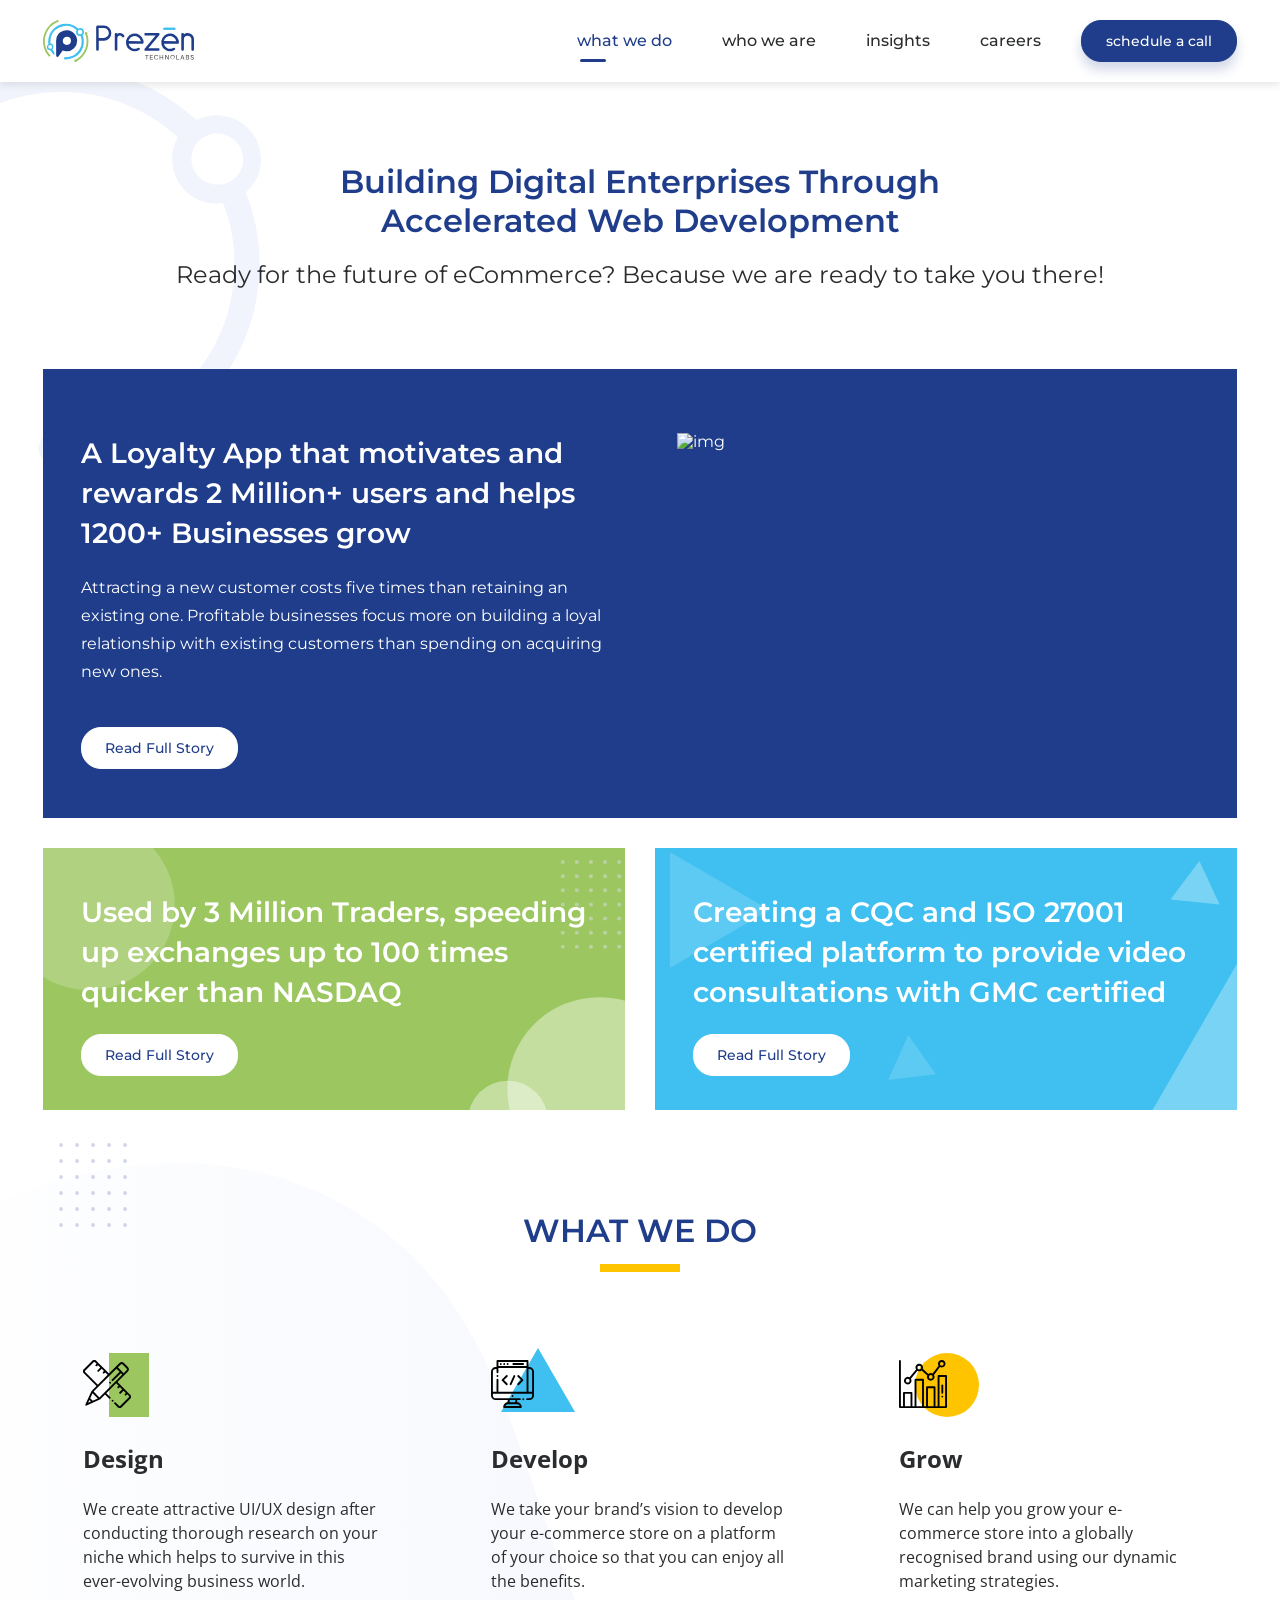
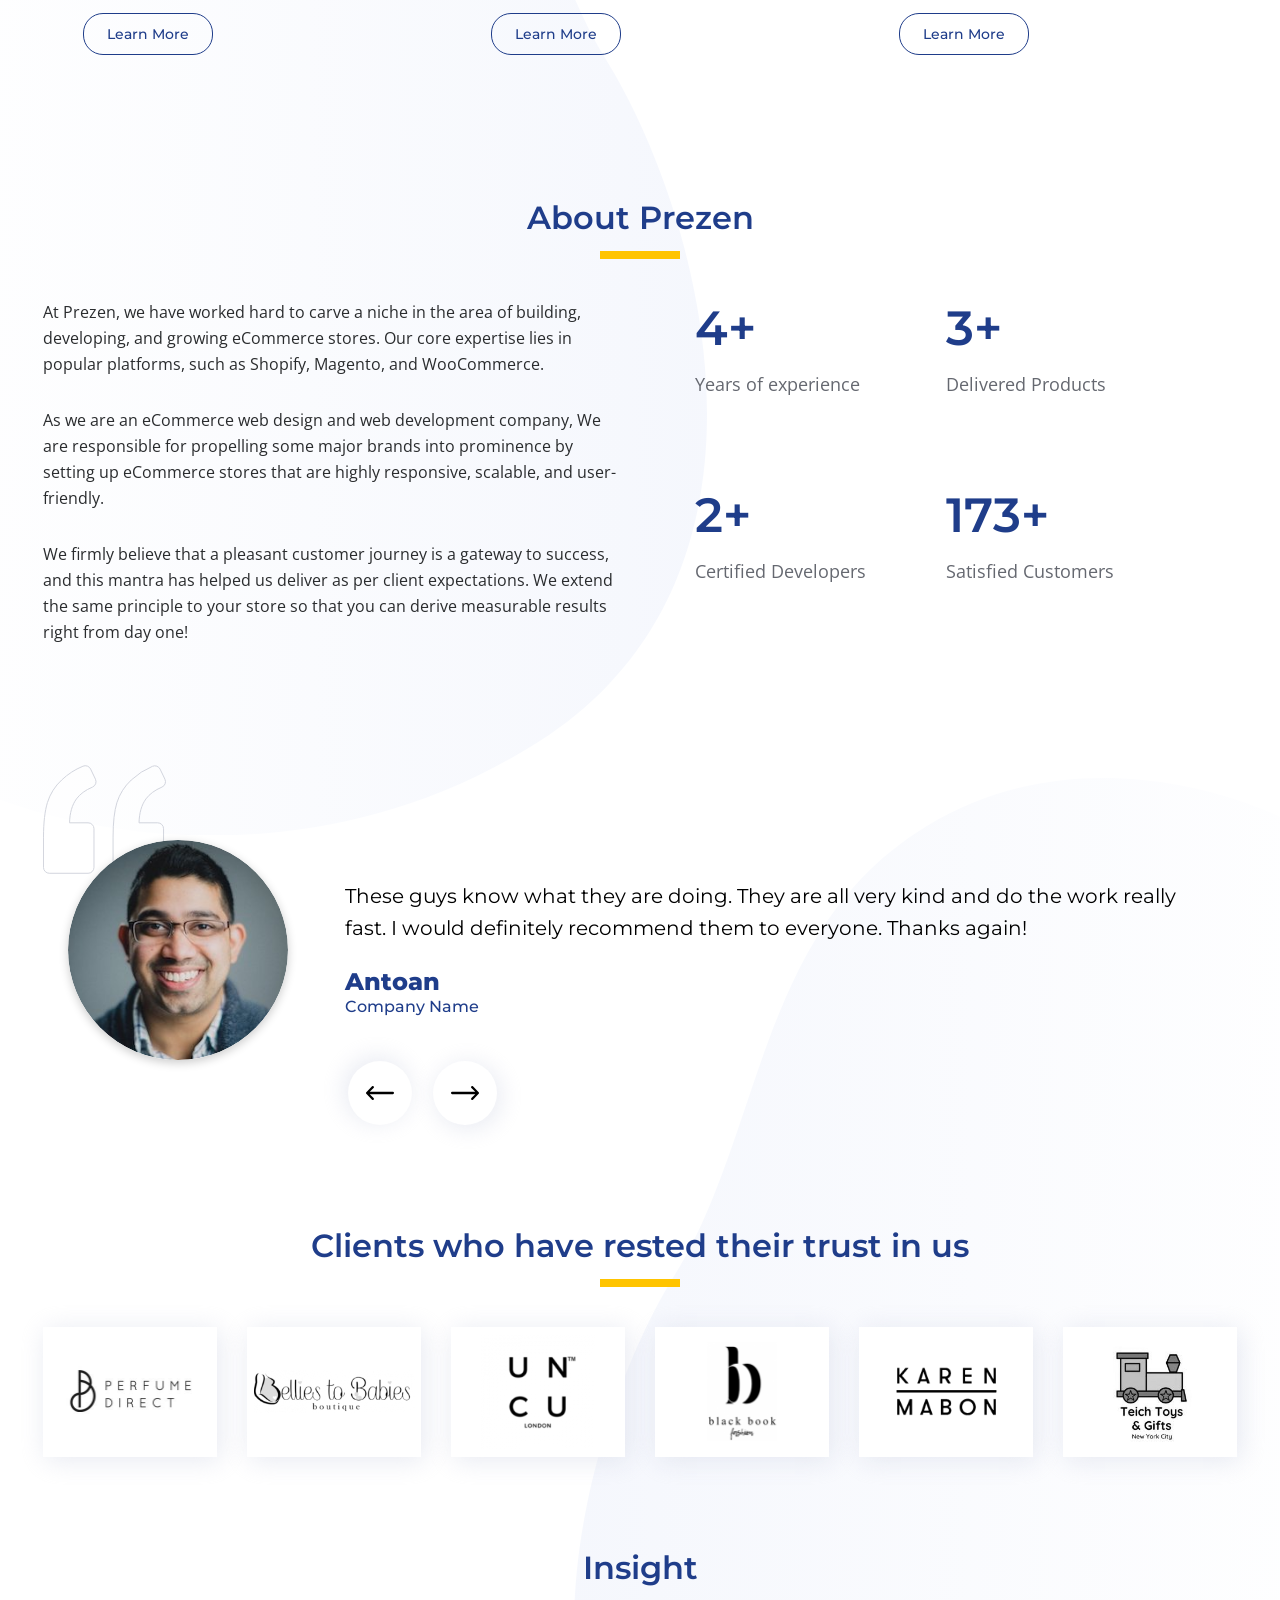
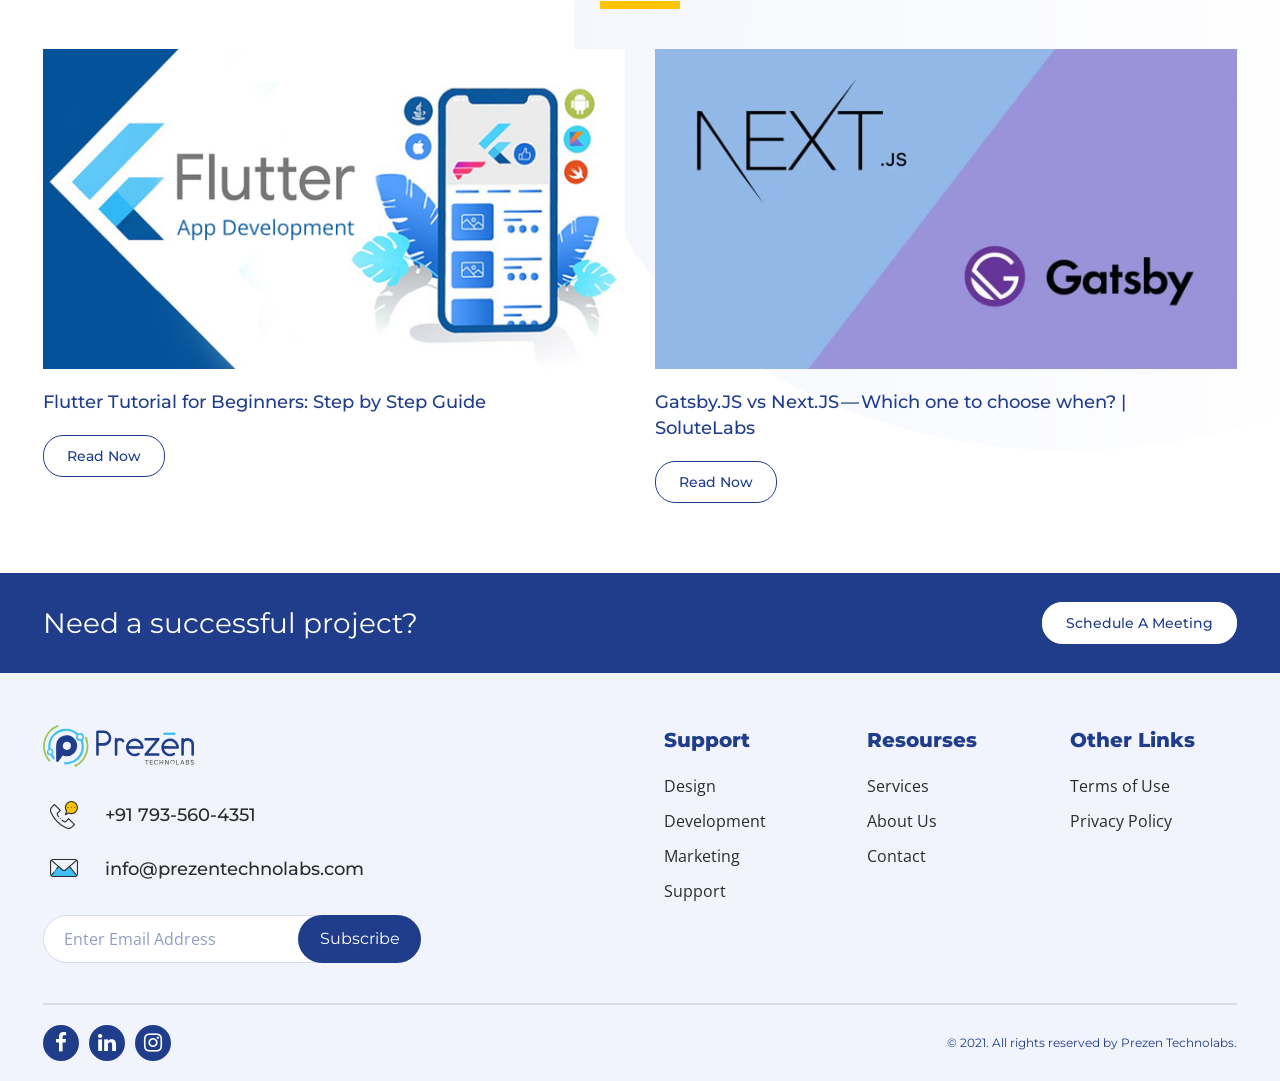
==== index.html @ 2571c9cb "upload home page html" ====
<!DOCTYPE html>
<html lang="en">

<head>
    <meta charset="UTF-8">
    <meta http-equiv="X-UA-Compatible" content="IE=edge">
    <meta name="viewport" content="width=device-width, initial-scale=1.0">
    <link rel="icon" type="image/png" sizes="16x16" href="images/favicon.png">
    <title>Prezen Technolabs</title>
    <link href="css/animate.min.css" rel="stylesheet" />
    <link href="css/font-awesome.min.css" rel="stylesheet" />
    <link rel="stylesheet" type="text/css" href="css/slick.css" />
    <link rel="stylesheet" type="text/css" href="css/style.css" />
    <link rel="stylesheet" href="css/responsive_style.css" />
    <link rel="stylesheet" href="fonts/font_stylesheet.css" />

</head>

<body>
    <!-- Header Sec Start-->
    <header class="fixed-top">
        <!-- <div class="header_main_bar"> -->
        <div class="container">
            <nav class="navbar navbar-light">
                <a class="navbar-brand" href="#"><img src="images\logo.svg" alt="logo" /></a>
                <button class="mobile_menu_btn navbar-toggler md-hide">
		                <span class="navbar-toggler-icon"></span>
		            </button>
                <div class="navbar-menu" id="collapsibleNavbar">
                    <ul class="navbar-nav">
                        <li class="nav-item active">
                            <a class="nav-link" href="#">what we do</a>
                        </li>
                        <li class="nav-item">
                            <a class="nav-link" href="">who we are</a>
                        </li>
                        <li class="nav-item">
                            <a class="nav-link" href="#">insights</a>
                        </li>
                        <li class="nav-item">
                            <a class="nav-link" href="#">careers</a>
                        </li>
                        <li class="nav-item no_border p0">
                            <a class="header_btn btn_blue" href="#">schedule a call</a>
                        </li>
                    </ul>
                </div>
            </nav>
        </div>
        <!-- </div> -->
    </header>
    <!-- Header Sec End-->

    <!-- Home Banner Sec Start-->
    <section class="banner_Sec">
        <div class="container">
            <div class="banner_topText_Sec">
                <h1>Building Digital Enterprises Through <br/> Accelerated Web Development</h1>
                <p>Ready for the future of eCommerce? Because we are ready to take you there!</p>
            </div>

            <div class="banner_storyList_Sec">
                <div class="banner_storyBox_Sec first_story_box">
                    <div class="banner_storyBox_left">
                        <div class="b_storyBox_left_content">
                            <h2>A Loyalty App that motivates and rewards 2 Million+ users and helps 1200+ Businesses grow</h2>
                            <p>Attracting a new customer costs five times than retaining an existing one. Profitable businesses focus more on building a loyal relationship with existing customers than spending on acquiring new ones.</p>
                            <a href="#" class="white_btn">Read Full Story</a>
                        </div>
                    </div>
                    <div class="banner_largeBox_right">
                        <img src="images/banner_sec_rightimg1.svg" alt="img" />
                    </div>
                </div>
                <div class="banner_storyBox_Sec second_story_box">
                    <div class="banner_storyBox_left">
                        <div class="b_storyBox_left_content">
                            <h2>Used by 3 Million Traders, speeding up exchanges up to 100 times quicker than NASDAQ</h2>
                            <a href="#" class="white_btn">Read Full Story</a>
                        </div>
                    </div>
                </div>
                <div class="banner_storyBox_Sec third_story_box">
                    <div class="banner_storyBox_left">
                        <div class="b_storyBox_left_content">
                            <h2>Creating a CQC and ISO 27001 certified platform to provide video consultations with GMC certified</h2>
                            <a href="#" class="white_btn">Read Full Story</a>
                        </div>
                    </div>
                </div>
            </div>
        </div>
    </section>
    <!-- Home Banner Sec END-->

    <!-- WHAT WE DO Sec Start-->
    <section class="whatWeDo_Sec">
        <div class="container">
            <div class="section_title">
                <h3>WHAT WE DO</h3>
            </div>
            <div class="section_content">
                <div class="weDo_wrapper">
                    <div class="weDo_col design_col">
                        <div class="weDo_col_wrapper">
                            <div class="weDo_col_icnDiv">
                                <img src="images/design_icn.svg" alt="Design img" />
                                <span class="weDo_col_icn square_icn"></span>
                            </div>
                            <div class="weDo_col_content">
                                <h3>Design</h3>
                                <p>We create attractive UI/UX design after conducting thorough research on your niche which helps to survive in this ever-evolving business world.</p>
                                <a href="#" class="weDo_col_btn">Learn More</a>
                            </div>
                        </div>
                    </div>
                    <div class="weDo_col develop_col">
                        <div class="weDo_col_wrapper">
                            <div class="weDo_col_icnDiv">
                                <img src="images/develop_icn.svg" alt="Develop img" />
                                <span class="weDo_col_icn triangle_icn"></span>
                            </div>
                            <div class="weDo_col_content">
                                <h3>Develop</h3>
                                <p>We take your brand’s vision to develop your e-commerce store on a platform of your choice so that you can enjoy all the benefits.</p>
                                <a href="#" class="weDo_col_btn">Learn More</a>
                            </div>
                        </div>
                    </div>
                    <div class="weDo_col grow_col">
                        <div class="weDo_col_wrapper">
                            <div class="weDo_col_icnDiv">
                                <img src="images/grow_icn.svg" alt="Grow img" />
                                <span class="weDo_col_icn circle_icn"></span>
                            </div>
                            <div class="weDo_col_content">
                                <h3>Grow</h3>
                                <p>We can help you grow your e-commerce store into a globally recognised brand using our dynamic marketing strategies.</p>
                                <a href="#" class="weDo_col_btn">Learn More</a>
                            </div>
                        </div>
                    </div>
                </div>
            </div>
        </div>
    </section>
    <!-- WHAT WE DO Sec End-->

    <!-- About Prezen Sec Start-->
    <section class="about_Sec">
        <div class="container">
            <div class="section_title">
                <h3>About Prezen</h3>
            </div>
            <div class="section_content">
                <div class="about_wrapper">
                    <div class="about_col_left">
                        <div class="about_col_left_wrapper">
                            <p>At Prezen, we have worked hard to carve a niche in the area of building, developing, and growing eCommerce stores. Our core expertise lies in popular platforms, such as Shopify, Magento, and WooCommerce.</p>
                            <p>As we are an eCommerce web design and web development company, We are responsible for propelling some major brands into prominence by setting up eCommerce stores that are highly responsive, scalable, and user-friendly. </p>
                            <p>We firmly believe that a pleasant customer journey is a gateway to success, and this mantra has helped us deliver as per client expectations. We extend the same principle to your store so that you can derive measurable results
                                right from day one!</p>
                        </div>
                    </div>
                    <div class="about_col_right">
                        <div class="about_col_right_wrapper">
                            <div class="count_box">
                                <h3><span class="counter-count">10</span>+</h3>
                                <h5>Years of experience</h5>
                            </div>
                            <div class="count_box">
                                <h3><span class="counter-count">6</span>+</h3>
                                <h5>Delivered Products</h5>
                            </div>
                            <div class="count_box">
                                <h3><span class="counter-count">5</span>+</h3>
                                <h5>Certified Developers</h5>
                            </div>
                            <div class="count_box">
                                <h3><span class="counter-count">500</span>+</h3>
                                <h5>Satisfied Customers</h5>
                            </div>
                        </div>
                    </div>
                </div>
            </div>
        </div>
    </section>
    <!-- About Prezen Sec End-->

    <!-- Testimonials Section Start -->
    <section class="testimonial_section">
        <div class="container">
            <div class="section_content">
                <div class="testimonial_slider">
                    <div class="slide">
                        <div class="slide_box">
                            <div class="client_image" style="background-image: url(images/testimonial_img1.png);"></div>
                            <div class="testimonial_content">
                                <p>These guys know what they are doing. They are all very kind and do the work really fast. I would definitely recommend them to everyone. Thanks again!</p>
                                <h3>Antoan</h3>
                                <h4>Company Name</h4>
                            </div>
                        </div>
                    </div>
                    <div class="slide">
                        <div class="slide_box">
                            <div class="client_image" style="background-image: url(images/testimonial_img1.png);"></div>
                            <div class="testimonial_content">
                                <p>These guys know what they are doing. They are all very kind and do the work really fast. Thanks again!</p>
                                <h3>John</h3>
                                <h4>ABC Company</h4>
                            </div>
                        </div>
                    </div>
                </div>
            </div>
        </div>
    </section>
    <!-- Testimonials Section END -->

    <!-- Clients Section Start -->
    <section class="ouClients_section">
        <div class="container">
            <div class="section_title">
                <h3>Clients who have rested their trust in us</h3>
            </div>
            <div class="section_content">
                <div class="ourPartner_slider">
                    <div class="slide">
                        <div class="slide_box d-flex">
                            <img src="images/clients_logo1.png">
                        </div>
                    </div>
                    <div class="slide">
                        <div class="slide_box d-flex">
                            <img src="images/clients_logo2.png">
                        </div>
                    </div>
                    <div class="slide">
                        <div class="slide_box d-flex">
                            <img src="images/clients_logo3.png">
                        </div>
                    </div>
                    <div class="slide">
                        <div class="slide_box d-flex">
                            <img src="images/clients_logo4.png">
                        </div>
                    </div>
                    <div class="slide">
                        <div class="slide_box d-flex">
                            <img src="images/clients_logo5.png">
                        </div>
                    </div>
                    <div class="slide">
                        <div class="slide_box d-flex">
                            <img src="images/clients_logo6.png">
                        </div>
                    </div>
                </div>
            </div>
        </div>
    </section>
    <!-- Clients Section END -->

    <!-- Insight Section Start -->
    <section class="insight_section">
        <div class="container">
            <div class="section_title">
                <h3>Insight</h3>
            </div>
            <div class="section_content">
                <div class="insightCols_wrapper">
                    <div class="insight_Col">
                        <div class="insight_Col_wrapper">
                            <div class="insight_Col_img" style="background-image:url(images/insight_img1.png);"></div>
                            <div class="insight_Col_content">
                                <p>Flutter Tutorial for Beginners: Step by Step Guide</p>
                                <a href="#" class="border_btn">Read Now</a>
                            </div>
                        </div>
                    </div>
                    <div class="insight_Col">
                        <div class="insight_Col_wrapper">
                            <div class="insight_Col_img" style="background-image:url(images/insight_img2.png);"></div>
                            <div class="insight_Col_content">
                                <p>Gatsby.JS vs Next.JS — Which one to choose when? | SoluteLabs</p>
                                <a href="#" class="border_btn">Read Now</a>
                            </div>
                        </div>
                    </div>
                </div>
            </div>
        </div>
    </section>
    <!-- Insight Section End -->

    <!-- Schedule A Meeting Section Start -->
    <section class="scheduleMeeting_section">
        <div class="container">
            <div class="sm_wrapper">
                <h3>Need a successful project?</h3>
                <a href="#" class="white_btn">Schedule A Meeting</a>
            </div>
        </div>
    </section>
    <!-- Schedule A Meeting Section End -->


    <!-- Footer Section Start -->
    <footer class="footer_section">
        <div class="container">
            <div class="footer_section_row">
                <div class="foote_col contactUs_col">
                    <div class="footer_logo">
                        <h2><img src="images/logo.svg" alt="logo" /></h2>
                        <ul class="footer_navigation ">
                            <li class="tel_li"><a href="tel:917935604351">+91 793-560-4351</a></li>
                            <li class="email_li"><a href="mailto:info@prezentechnolabs.com">info@prezentechnolabs.com</a></li>
                        </ul>
                        <div class="subscribe_box">
                            <form>
                                <input type="email" placeholder="Enter Email Address" name="" class="subscribe-input">
                                <input type="submit" value="Subscribe" name="" class="subscribe_btn">
                            </form>
                        </div>

                    </div>
                </div>
                <div class="foote_col">
                    <h3 class="foote_col_ttl">Support</h3>
                    <ul class="footer_navigation">
                        <li><a href="#">Design</a></li>
                        <li><a href="#">Development</a></li>
                        <li><a href="#">Marketing</a></li>
                        <li><a href="#">Support</a></li>
                    </ul>
                </div>
                <div class="foote_col">
                    <h3 class="foote_col_ttl">Resourses</h3>
                    <ul class="footer_navigation">
                        <li><a href="#">Services</a></li>
                        <li><a href="#">About Us</a></li>
                        <li><a href="#">Contact</a></li>
                    </ul>
                </div>
                <div class="foote_col">
                    <h3 class="foote_col_ttl">Other links</h3>
                    <ul class="footer_navigation">
                        <li><a href="#">Terms of Use</a></li>
                        <li><a href="#">Privacy Policy</a></li>
                    </ul>
                </div>
            </div>
            <div class="footer_bottom">
                <div class="footer_bottom_left">
                    <a href="#"><i class="fa fa-facebook"></i></a>
                    <a href="#"><i class="fa fa-linkedin"></i></a>
                    <a href="#"><i class="fa fa-instagram"></i></a>
                </div>
                <div class="footer_bottom_right">© 2021. All rights reserved by Prezen Technolabs.</div>
            </div>
        </div>
    </footer>



    <script src="js/jquery.min.js" type="text/javascript"></script>
    <script src="js/wow.min.js" type="text/javascript"></script>
    <script src="js/slick.min.js" type="text/javascript"></script>
    <script src="js/custom.js" type="text/javascript"></script>
</body>

</html>
---- css/style.css ----
/** Created By Mihir **/

html {
    font-family: sans-serif;
    line-height: 1.15;
    -webkit-text-size-adjust: 100%;
    -ms-text-size-adjust: 100%;
    -webkit-tap-highlight-color: rgba(0, 0, 0, 0);
    height: 100%;
}

body {
    /* -webkit-font-smoothing: antialiased; */
    margin: 0;
    padding: 0;
    background: #FFFFFF;
    color: #2A2C2E;
    font-family: 'Montserrat', 'Open Sans', sans-serif !important;
    scroll-behavior: smooth;
    overflow-x: hidden;
    height: 100%;
}

* {
    scrollbar-width: thin;
    /* -webkit-user-select: none;
    -ms-user-select: none;
    user-select: none; */
    font-family: 'Montserrat', sans-serif;
    box-sizing: border-box;
    -moz-box-sizing: border-box;
    -webkit-box-sizing: border-box;
    outline: none;
}

::-webkit-scrollbar {
    width: 5px;
    height: 5px;
    background: #fff;
}

::-webkit-scrollbar-thumb {
    background-color: #9ea4a9;
    border-radius: 50px;
}

.container {
    margin: 0 auto;
    padding: 0 15px;
    max-width: 1224px;
    width: 100%;
    position: relative;
}


/** Header Design **/

header {
    float: left;
    width: 100%;
    background: #FFFFFF;
    height: 82px;
    box-shadow: 0px 3px 8px rgba(0, 0, 0, 0.1);
    position: relative;
    -ms-box-orient: horizontal;
    display: -webkit-box;
    display: -moz-box;
    display: -ms-flexbox;
    display: -moz-flex;
    display: -webkit-flex;
    display: flex;
    align-items: center;
    transition: 0.3s linear;
    z-index: 99;
}

.is_sticky {
    position: fixed;
    top: 0;
    left: 0;
    right: 0;
    width: 100%;
    margin: auto;
    z-index: 99;
    height: 60px;
}

header .bg-light {
    background: transparent;
}

header .navbar {
    -ms-box-orient: horizontal;
    display: -webkit-box;
    display: -moz-box;
    display: -ms-flexbox;
    display: -moz-flex;
    display: -webkit-flex;
    display: flex;
    align-items: center;
    justify-content: space-between;
}

header .navbar-menu .navbar-nav {
    margin: 0;
    padding: 0;
    -ms-box-orient: horizontal;
    display: -webkit-box;
    display: -moz-box;
    display: -ms-flexbox;
    display: -moz-flex;
    display: -webkit-flex;
    display: flex;
}

header .navbar-light .navbar-brand {
    height: 42px;
}

header .navbar-light .navbar-brand img {
    max-height: 100%;
}

header .navbar-light .navbar-toggler {
    color: #1F3D8A;
    border: 1px solid #1F3D8A;
    height: 30px;
    width: 30px;
    background: transparent;
    -ms-box-orient: horizontal;
    display: -webkit-box;
    display: -moz-box;
    display: -ms-flexbox;
    display: -moz-flex;
    display: -webkit-flex;
    display: flex;
    align-items: center;
    justify-content: center;
    outline: none !important;
    padding: 3px;
    text-shadow: none;
    /* border-radius: 40% 40% 40% 40%; */
}

header .navbar-light .navbar-toggler-icon {
    background-image: url(../images/menu_icn.svg);
    height: 30px;
    width: 30px;
    background-position: center center;
    background-size: contain;
    background-repeat: no-repeat;
    cursor: pointer;
}

header .navbar-light .navbar-nav li.nav-item {
    padding: 0px 25px;
    list-style: none;
    position: relative;
    -ms-box-orient: horizontal;
    display: -webkit-box;
    display: -moz-box;
    display: -ms-flexbox;
    display: -moz-flex;
    display: -webkit-flex;
    display: flex;
    align-items: center;
}

header .navbar-light .navbar-nav li.nav-item:after {
    position: absolute;
    content: "";
    height: 3px;
    width: 26px;
    background: #1F3D8A;
    left: 28px;
    bottom: 0px;
    border-radius: 5px;
    opacity: 0;
    transition: 0.4s linear;
}

header .navbar-light .navbar-nav li.nav-item .nav-link {
    color: #2A2C2E;
    font-size: 16px;
    line-height: 24px;
    text-decoration: none;
    transition: 0.3s linear;
    font-weight: 500;
}

header .navbar-light .navbar-nav li.nav-item:last-child {
    padding-right: 0px;
    padding-left: 15px;
}

header .navbar-light .navbar-nav li.nav-item.show .nav-link,
header .navbar-light .navbar-nav li.nav-item .nav-link:hover,
header .navbar-light .navbar-nav li.nav-item .nav-link.show,
header .navbar-light .navbar-nav li.nav-item.active .nav-link,
header .navbar-light .navbar-nav li.nav-item .nav-link.active {
    color: #1F3D8A;
}

header .navbar-light .navbar-nav li.nav-item:hover:after {
    opacity: 1;
}

header .navbar-light .navbar-nav li.nav-item.active:after {
    opacity: 1;
}

.no_border:after {
    display: none !important;
}

.btn_blue {
    background: #1F3D8A;
    border-radius: 20px;
    border: 1px solid #1F3D8A;
    color: #fff;
    font-size: 14px;
    padding: 12px 24px;
    display: inline-block;
    text-align: center;
    cursor: pointer;
    font-weight: normal;
    transition: 400ms ease all;
    text-decoration: none;
    box-shadow: 0 8px 12px rgba(31, 61, 138, 0.2);
    font-weight: 500;
}

.btn_blue:hover {
    background: transparent;
    color: #1F3D8A;
}

section {
    float: left;
    width: 100%;
    position: relative;
}


/** Home Banner Sec Design CSS **/

.banner_Sec:before {
    position: absolute;
    content: "";
    top: -14.64px;
    left: -150.54px;
    width: 100%;
    max-width: 411.04px;
    height: 396px;
    background-image: url(../images/home_bg_icn1.svg);
}

.banner_topText_Sec {
    padding: 80px 0;
    float: left;
    width: 100%;
    text-align: center;
}

.banner_topText_Sec h1 {
    color: #1F3D8A;
    font-size: 32px;
    line-height: normal;
    float: left;
    width: 100%;
    margin: 0;
    padding-bottom: 20px;
    font-weight: 600;
}

.banner_topText_Sec p {
    color: #2A2C2E;
    font-size: 24px;
    line-height: normal;
    float: left;
    width: 100%;
    margin: 0;
    padding: 0;
    font-weight: normal;
}

.banner_storyList_Sec {
    float: left;
    width: 100%;
    display: flex;
    flex-wrap: wrap;
    justify-content: space-between;
}

.banner_storyBox_Sec {
    float: left;
    width: 100%;
    color: #ffffff;
    background-repeat: no-repeat;
    background-position: center center;
    background-size: cover;
}

.b_storyBox_left_content {
    float: left;
    width: 100%;
    padding: 44px 38px 34px;
}

.first_story_box {
    background-color: #1F3D8A;
    background-image: url(../images/banner_sec_bg_img.svg);
    margin-bottom: 15px;
    padding: 64px 39px 0 0;
}

.second_story_box {
    background-color: #9CC760;
    background-image: url(../images/story_box_bgimg1.svg);
    width: calc(100%/2 - 15px);
    margin-top: 15px;
}

.third_story_box {
    background-color: #3FC0F0;
    background-image: url(../images/story_box_bgimg2.svg);
    width: calc(100%/2 - 15px);
    margin-top: 15px;
}

.b_storyBox_left_content h2 {
    float: left;
    width: 100%;
    font-size: 28px;
    font-weight: 600;
    line-height: 40px;
    margin: 0;
    padding-bottom: 11px;
}

.b_storyBox_left_content p {
    float: left;
    width: 100%;
    font-size: 16px;
    line-height: 28px;
    font-weight: normal;
    margin: 0;
    padding: 10px 0 30px;
}

.b_storyBox_left_content .white_btn {
    margin-top: 11px;
}

.white_btn {
    background: #FFFFFF;
    border-radius: 20px;
    border: 1px solid #FFFFFF;
    color: #1F3D8A;
    font-size: 14px;
    padding: 12px 23px;
    display: inline-block;
    text-align: center;
    cursor: pointer;
    transition: 400ms ease all;
    text-decoration: none;
    font-weight: 500;
}

.white_btn:hover {
    background: transparent;
    border: 1px solid #FFFFFF;
    color: #FFFFFF;
    box-shadow: 0 8px 12px rgba(31, 61, 138, 0.2);
}

.first_story_box .banner_storyBox_left {
    width: 54%;
    float: left;
}

.first_story_box .banner_storyBox_left .b_storyBox_left_content {
    padding-top: 0;
    padding-bottom: 49px;
}

.first_story_box .banner_largeBox_right {
    float: left;
    width: 46%;
    padding-left: 10px;
}

.first_story_box .banner_largeBox_right img {
    max-width: 100%;
}


/** WHAT WE DO Sec Design CSS **/

.whatWeDo_Sec {
    padding: 100px 0 50px;
}

.whatWeDo_Sec::before {
    position: absolute;
    content: "";
    height: 1292px;
    width: 800px;
    max-width: 100%;
    top: 33px;
    left: 0px;
    background-image: url(../images/home_pathimg2.svg);
    background-repeat: no-repeat;
    background-position: left top;
}

.section_title {
    float: left;
    width: 100%;
    text-align: center;
    padding-bottom: 40px;
}

.section_title h3 {
    float: left;
    width: 100%;
    position: relative;
    margin: 0;
    color: #1F3D8A;
    font-size: 32px;
    line-height: 42px;
    font-weight: 600;
    padding-bottom: 20px;
}

.section_title h3:after {
    position: absolute;
    content: "";
    height: 8px;
    width: 80PX;
    background: #FFC400;
    bottom: 0;
    left: 0;
    right: 0;
    margin: auto;
}

.section_content {
    float: left;
    width: 100%;
}

.weDo_wrapper {
    display: flex;
    flex-wrap: wrap;
    margin: 0 -15px;
}

.weDo_col {
    width: 33.333%;
    padding: 0 15px;
    float: left;
}

.weDo_col .weDo_col_wrapper {
    float: left;
    width: 100%;
    position: relative;
    padding: 48px 40px 42px;
    background-size: cover;
    background-image: url();
    -webkit-transition: background-image, background-color 0.5s linear;
    -moz-transition: background-image, background-color 0.5s linear;
    transition: background-image, background-color 0.5s linear;
    background-color: transparent;
    height: 100%;
}

.weDo_col .weDo_col_icnDiv {
    float: left;
    width: 100%;
    position: relative;
}

.weDo_col .weDo_col_icnDiv img {
    position: relative;
    z-index: 1;
}

.weDo_col .weDo_col_wrapper .weDo_col_icn {
    transition: 0.3s linear;
}

.square_icn {
    display: inline-block;
    background: #9CC760;
    width: 40px;
    height: 64px;
    position: absolute;
    left: 26px;
    top: -7px;
}

.triangle_icn {
    display: inline-block;
    width: 0;
    height: 0;
    border-left: 37px solid transparent;
    border-right: 37px solid transparent;
    border-bottom: 64px solid #3FC0F0;
    position: absolute;
    left: 10px;
    top: -12px;
}

.circle_icn {
    display: inline-block;
    background: #FFC400;
    width: 64px;
    height: 64px;
    position: absolute;
    left: 16px;
    top: -7px;
    border-radius: 100%;
}

.weDo_col .weDo_col_wrapper:hover .weDo_col_icnDiv img {
    filter: invert(1);
}

.weDo_col .weDo_col_wrapper:hover .weDo_col_icn {
    transform: scale(0);
    opacity: 0;
    /* left: 90%; */
}

.weDo_col .weDo_col_content {
    float: left;
    width: 100%;
    padding-top: 28px;
}

.weDo_col .weDo_col_content h3 {
    float: left;
    width: 100%;
    font-size: 24px;
    font-weight: bold;
    line-height: 36px;
    margin: 0;
    padding-bottom: 20px;
    font-family: 'Open Sans', sans-serif;
}

.weDo_col .weDo_col_content p {
    float: left;
    width: 100%;
    font-size: 16px;
    font-weight: normal;
    line-height: 24px;
    margin: 0;
    padding-bottom: 20px;
    font-family: 'Open Sans', sans-serif;
}

.weDo_col_btn {
    background: transparent;
    border-radius: 20px;
    border: 1px solid #1F3D8A;
    color: #1F3D8A;
    font-size: 14px;
    padding: 12px 23px;
    display: inline-block;
    text-align: center;
    cursor: pointer;
    transition: 400ms ease all;
    text-decoration: none;
    font-weight: 500;
}

.design_col .weDo_col_wrapper:hover {
    background-color: #9CC760;
    box-shadow: 0px 5px 20px rgba(156, 199, 96, 0.5);
    background-image: url(../images/design_box_bgimg.svg);
    color: #ffffff;
}

.develop_col .weDo_col_wrapper:hover {
    background-color: #3FC0F0;
    box-shadow: 0px 5px 20px rgba(63, 192, 240, 0.5);
    background-image: url(../images/develop_box_bgimg.svg);
    color: #ffffff;
}

.grow_col .weDo_col_wrapper:hover {
    background-color: #FFC400;
    box-shadow: 0px 5px 20px rgba(255, 196, 0, 0.5);
    background-image: url(../images/grow_box_bgimg.svg);
    color: #ffffff;
}

.weDo_col_wrapper:hover .weDo_col_btn {
    background: #FFFFFF;
    border: 1px solid #FFFFFF;
    color: #1F3D8A;
}


/** About Prezen Sec Design CSS **/

.about_Sec {
    padding: 50px 0;
}

.about_wrapper {
    margin: 0 -15px;
}

.about_wrapper .about_col_left,
.about_wrapper .about_col_right {
    width: 50%;
    padding: 0 15px;
    float: left;
}

.about_col_left_wrapper {
    float: left;
    width: 100%;
}

.about_col_left p {
    float: left;
    width: 100%;
    font-size: 16px;
    font-weight: normal;
    margin: 0;
    padding-bottom: 30px;
    line-height: 26px;
    font-family: 'Open Sans';
}

.about_col_right_wrapper {
    float: left;
    width: 100%;
    display: flex;
    flex-wrap: wrap;
    padding: 0 40px;
}

.about_col_right_wrapper .count_box {
    width: 50%;
}

.about_col_right_wrapper .count_box:nth-child(1),
.about_col_right_wrapper .count_box:nth-child(2) {
    margin-bottom: 90px;
}

.about_col_right_wrapper .count_box h3 {
    float: left;
    width: 100%;
    margin: 0;
    color: #1F3D8A;
    font-size: 48px;
    font-weight: 600;
    line-height: 58px;
    padding-bottom: 15px;
}

.about_col_right_wrapper .count_box h5 {
    float: left;
    width: 100%;
    margin: 0;
    color: #656870;
    font-size: 18px;
    font-weight: normal;
    line-height: 24px;
    font-family: 'Open Sans';
}


/** Testimonials Design CSS **/

.testimonial_section {
    padding: 50px 0;
}

.testimonial_section:before {
    position: absolute;
    content: "";
    height: 1272px;
    width: 706px;
    max-width: 100%;
    top: 53px;
    right: 0px;
    background-image: url(../images/home_pathimg3.svg);
    background-repeat: no-repeat;
    background-position: left top;
}

.testimonial_slider {
    padding: 40px 0;
    position: relative;
}

.testimonial_slider::before {
    position: absolute;
    content: "";
    width: 123px;
    display: inline-block;
    height: 110px;
    top: -10px;
    left: 0px;
    background-image: url(../images/quote_icn.svg);
    background-size: contain;
    background-repeat: no-repeat;
}

.testimonial_slider .slide_box {
    float: left;
    width: 100%;
    display: flex;
    align-items: center;
    flex-wrap: wrap;
    padding: 25px;
}

.client_image {
    float: left;
    width: 220px;
    height: 220px;
    border-radius: 220px;
    background-position: top center;
    background-size: contain;
    box-shadow: 0 3px 10px rgba(0, 0, 0, 0.2);
    background-repeat: no-repeat;
}

.testimonial_slider .slide_box .testimonial_content {
    width: calc(100% - 220px);
    float: left;
    padding: 20px 20px 20px 57px;
}

.testimonial_slider .slide_box .testimonial_content p {
    float: left;
    width: 100%;
    color: #000000;
    font-size: 20px;
    font-weight: normal;
    line-height: 32px;
    margin: 0;
    padding-bottom: 25px;
}

.testimonial_slider .slide_box .testimonial_content h3 {
    color: #1F3D8A;
    font-size: 24px;
    font-weight: bold;
    margin: 0;
    line-height: 25px;
    float: left;
    width: 100%;
}

.testimonial_slider .slide_box .testimonial_content h4 {
    color: #1F3D8A;
    font-size: 16px;
    font-weight: 500;
    margin: 0;
    line-height: 25px;
    float: left;
    width: 100%;
}

.slick-arrow {
    display: inline-block;
    height: 64px;
    width: 64px;
    background: #FFFFFF;
    border-radius: 100%;
    box-shadow: 3px 3px 25px rgb(215 219 232 / 60%);
    outline: none;
    border: none;
    background-size: 28px;
    background-position: center center;
    background-repeat: no-repeat;
    cursor: pointer;
    position: absolute;
    bottom: 0;
    left: 305px;
    border: 2px solid transparent;
}

.slick-arrow:hover {
    border-color: #1F3D8A;
}

.slick-arrow.NextArrow {
    background-image: url(../images/next_icn.svg);
    left: 390px;
}

.slick-arrow.PrevArrow {
    background-image: url(../images/next_icn.svg);
    transform: rotate(180deg);
}


/** Clients  Sec Design CSS **/

.ouClients_section {
    /* padding: 50px 0 20px; */
    padding: 50px 0 50px;
}

.ourPartner_slider {
    display: flex;
    flex-wrap: wrap;
    margin: 0 -15px;
}

.ourPartner_slider .slide {
    margin: 0 15px;
}

.ouClients_section .slide_box img {
    filter: grayscale(1);
    max-width: 100%;
    max-height: 100%;
}

.ouClients_section .slick-track {
    padding: 30px 10px;
}

.ouClients_section .slide_box {
    width: 174px;
    height: 130px;
    background: #ffffff;
    box-shadow: 3px 3px 25px rgb(215 219 232 / 60%);
    display: flex;
    align-items: center;
    justify-content: center;
}


/** Insight Sec Design CSS **/

.insight_section {
    padding: 40px 0;
}

.insight_section .insightCols_wrapper {
    display: flex;
    flex-wrap: wrap;
    margin: 0 -15px;
}

.insight_section .insight_Col {
    float: left;
    width: 50%;
    padding: 0 15px;
}

.insight_Col_wrapper {
    float: left;
    width: 100%;
}

.insight_Col .insight_Col_img {
    float: left;
    width: 100%;
    height: 320px;
    background-size: cover;
    background-repeat: no-repeat;
    background-position: top center;
    margin-bottom: 20px;
}

.insight_Col .insight_Col_content {
    float: left;
    width: 100%;
    padding-right: 10px;
}

.insight_Col .insight_Col_content p {
    float: left;
    width: 100%;
    color: #1F3D8A;
    font-size: 18px;
    font-weight: 500;
    line-height: 26px;
    margin: 0;
    padding-bottom: 20px;
}

.border_btn {
    background: transparent;
    border-radius: 20px;
    border: 1px solid #1F3D8A;
    color: #1F3D8A;
    font-size: 14px;
    padding: 12px 23px;
    display: inline-block;
    text-align: center;
    cursor: pointer;
    transition: 400ms ease all;
    text-decoration: none;
    font-weight: 500;
}

.border_btn:hover {
    background: #1F3D8A;
    color: #ffffff;
}

.insight_Col_wrapper:hover .border_btn {
    background: #1F3D8A;
    color: #ffffff;
}


/** Schedule A Meeting Section Design CSS **/

.scheduleMeeting_section {
    margin-top: 30px;
    background: #1F3D8A;
    padding: 29px 0;
    color: #ffffff;
}

.scheduleMeeting_section .sm_wrapper {
    display: flex;
    align-items: center;
    justify-content: space-between;
}

.scheduleMeeting_section .sm_wrapper h3 {
    font-size: 28px;
    font-weight: normal;
    margin: 0;
    padding: 0;
}


/** Footer Section Design CSS **/

.footer_section {
    padding: 52px 0 0 0;
    background: #F1F4FC;
    float: left;
    width: 100%;
}

.footer_section .footer_section_row {
    display: -webkit-box;
    display: -ms-flexbox;
    display: flex;
    flex-wrap: wrap;
}

.footer_section .foote_col {
    max-width: 17%;
    width: 100%;
    padding-right: 1%;
}

.footer_section .foote_col:first-child {
    max-width: 52%;
    padding-right: 85px;
    margin-bottom: 30px !important;
}

.footer_section .foote_col:last-child {
    padding-right: 0;
    max-width: 14%;
}

.footer_section .subscribe_box {
    position: relative;
    width: 100%;
    float: left;
    margin-top: 7px;
    max-width: 378px;
}

.footer_section .subscribe_box .subscribe-input {
    background: #FFFFFF;
    border-radius: 24px;
    height: 48px;
    width: 100%;
    border: 1px solid #D7DBE8;
    font-size: 16px;
    line-height: 20px;
    color: #1F3D8A;
    padding: 0 125px 0 20px;
    float: left;
    font-family: 'Open Sans';
}

.footer_section .subscribe_box .subscribe-input::-webkit-input-placeholder {
    /* Chrome/Opera/Safari */
    color: rgba(31, 61, 138, 0.5);
}

.footer_section .subscribe_box .subscribe-input::-moz-placeholder {
    /* Firefox 19+ */
    color: rgba(31, 61, 138, 0.5);
}

.footer_section .subscribe_box .subscribe-input:-ms-input-placeholder {
    /* IE 10+ */
    color: rgba(31, 61, 138, 0.5);
}

.footer_section .subscribe_box .subscribe-input:-moz-placeholder {
    /* Firefox 18- */
    color: rgba(31, 61, 138, 0.5);
}

.footer_section .subscribe_box .subscribe_btn {
    position: absolute;
    right: 0;
    height: 100%;
    background: #1F3D8A;
    border: none;
    outline: none;
    color: #ffffff;
    top: 0;
    border-radius: 24px;
    font-size: 16px;
    line-height: 28px;
    font-weight: normal;
    text-align: center;
    padding: 5px 21.5px;
    cursor: pointer;
    transition: 0.3s linear;
}

.footer_section .subscribe_box .subscribe_btn:hover {
    background: #3FC0F0;
    color: #FFFFFF;
}

.footer_section .footer_logo h2 {
    margin: 0 0 27px;
    float: left;
    width: 100%;
}

.footer_section .footer_logo p {
    color: #FFFFFF;
    font-size: 16px;
    line-height: 28px;
    font-weight: normal;
    margin: 0 0 25px;
    max-width: 291px;
    width: 100%;
    float: left;
}

.footer_section .foote_col .foote_col_ttl {
    color: #1F3D8A;
    font-size: 20px;
    text-transform: capitalize;
    font-weight: bold;
    line-height: 25px;
    margin-top: 3px;
    padding-bottom: 0;
    position: relative;
    margin-bottom: 19px;
    width: 100%;
    float: left;
}

.footer_section .foote_col .footer_navigation {
    padding: 0;
    list-style: none;
    margin: 0;
    float: left;
    width: 100%;
}

.footer_section .foote_col .footer_navigation li {
    float: left;
    width: 100%;
    margin-bottom: 7px;
    background-repeat: no-repeat;
}

.footer_section .foote_col .footer_navigation li a,
.footer_navigation li {
    color: #2A2C2E;
    text-decoration: none;
    font-size: 16px;
    line-height: 28px;
    font-weight: normal;
    transition: 0.3s linear;
    font-family: 'Open Sans';
}

.footer_section .foote_col .footer_navigation li a:hover {
    color: #1F3D8A;
    padding-left: 5px;
}

.footer_section .foote_col .footer_navigation li:hover {
    opacity: 1;
}

.footer_section .foote_col.contactUs_col .footer_navigation li {
    background-position: left 7px center;
    padding-left: 62px;
    background-size: 28px;
    margin-bottom: 24px;
    line-height: 30px;
}

.footer_section .foote_col.contactUs_col .footer_navigation li a {
    font-family: 'Montserrat', sans-serif;
    font-size: 18px;
    font-weight: 500;
}

.footer_section .foote_col.contactUs_col .footer_navigation li.location_li {
    background-image: url(../images/location_icn.svg);
}

.footer_section .foote_col.contactUs_col .footer_navigation li.tel_li {
    background-image: url(../images/call_icn.svg);
}

.footer_section .foote_col.contactUs_col .footer_navigation li.email_li {
    background-image: url(../images/email_icn.svg);
}

.footer_section .footer_bottom {
    margin-top: 10px;
    border-top: 2px solid #D7DBE8;
    padding-top: 20px;
    padding-bottom: 20px;
    justify-content: space-between;
    align-items: center;
    color: #1F3D8A;
    font-size: 12px;
    line-height: 23px;
    font-weight: normal;
    display: flex;
    flex-wrap: wrap;
}

.footer_section .footer_bottom .footer_bottom_right {}

.footer_section .footer_bottom .footer_bottom_left a {
    font-weight: bold;
    margin-right: 10px;
    transition: 0.3s linear;
    text-decoration: none;
    height: 36px;
    width: 36px;
    background: #1F3D8A;
    display: inline-block;
    text-align: center;
    line-height: 41px;
    color: #ffffff;
    font-size: 14px;
    border-radius: 100%;
    float: left;
}

.footer_section .footer_bottom .footer_bottom_left a .fa {
    font-size: 21px;
}

.footer_section .footer_bottom .footer_bottom_left a:hover {
    background: #3FC0F0;
    color: #FFFFFF;
}
---- css/responsive_style.css ----
@media (min-width: 1200px) {}

@media (max-width: 1200px) {
    /** HOME PAGE **/
    .b_storyBox_left_content h2 {
        font-size: 25px;
        line-height: 35px;
    }
    .ourPartner_slider .slide {
        margin: 0px 15px;
        width: calc(100%/6 - 30px);
    }
    .ouClients_section .slide_box {
        width: 100%;
    }
}

@media (max-width: 1025px) {
    /** Header **/
    header .header_main_bar {
        height: 60px;
    }
    header .navbar-light .navbar-nav li.nav-item {
        padding: 0px 9.5px;
    }
    header .navbar-light .navbar-nav li.nav-item .nav-link {
        font-size: 14px;
        line-height: 21px;
    }
    /** HOME PAGE **/
    .banner_topText_Sec {
        padding: 50px 0px;
    }
    .banner_topText_Sec h1 {
        font-size: 25px;
    }
    .banner_topText_Sec p {
        font-size: 15px;
    }
    .weDo_col .weDo_col_wrapper {
        padding: 33px 20px 32px 25px;
    }
    .about_col_right_wrapper .count_box h3 {
        font-size: 38px;
        line-height: 48px;
    }
    .banner_Sec::before {
        top: 0;
        left: -11%;
        width: 100%;
        max-width: 200px;
        height: 200px;
        background-size: contain;
        background-repeat: no-repeat;
    }
}

@media (min-width: 981px) {
    .md-hide {
        display: none !important;
    }
}

@media (max-width: 980px) {
    .navbar-menu {
        display: none;
        position: absolute;
        top: 100%;
        width: 100%;
        left: 0;
        z-index: 9;
        background: #ffffff;
        right: 0;
        padding: 20px 0;
        box-shadow: 0px 7px 8px rgba(0, 0, 0, 0.05);
    }
    #collapsibleNavbar {
        display: none;
    }
    .navbar-menu .navbar-nav {
        flex-direction: column;
    }
    header .navbar-light .navbar-nav li.nav-item {
        padding: 10px 20px;
        list-style: none;
        position: relative;
        -ms-box-orient: horizontal;
        display: -webkit-box;
        display: -moz-box;
        display: -ms-flexbox;
        display: -moz-flex;
        display: -webkit-flex;
        display: flex;
        align-items: center;
        justify-content: center;
    }
    header .navbar-light .navbar-nav li.nav-item.search_btnli {
        display: none !important;
    }
    header .navbar-light .navbar-nav li.nav-item:after {
        display: none;
    }
    /** HOME PAGE **/
    .section_title h3 {
        font-size: 28px;
        padding-bottom: 14px;
    }
    .section_title h3::after {
        height: 5px;
    }
    .first_story_box {
        display: flex;
        flex-direction: column-reverse;
    }
    .first_story_box .banner_storyBox_left,
    .first_story_box .banner_largeBox_right {
        width: 100%;
    }
    .first_story_box .banner_largeBox_right {
        text-align: center;
        padding: 0;
    }
    .first_story_box .banner_largeBox_right img {
        max-width: 400px;
    }
    .b_storyBox_left_content h2 {
        font-size: 22px;
        line-height: 33px;
    }
    .weDo_wrapper {
        margin: 0px -10px;
    }
    .weDo_col {
        padding: 0px 10px;
        width: 50%;
        margin-bottom: 30px;
    }
    .about_wrapper {
        margin: 0;
    }
    .about_wrapper .about_col_left,
    .about_wrapper .about_col_right {
        width: 100%;
        padding: 0;
    }
    .about_col_right_wrapper {
        padding: 0;
    }
    .about_col_right_wrapper .count_box {
        width: 25%;
        padding: 0 15px;
    }
    .testimonial_slider .slide_box {
        align-items: flex-start;
    }
    .client_image {
        width: 160px;
        height: 160px;
    }
    .testimonial_slider .slide_box .testimonial_content {
        width: calc(100% - 160px);
        float: left;
        padding: 20px 20px 20px 37px;
    }
    .ouClients_section .slide_box {
        height: 70px;
        padding: 10px;
    }
    .insight_Col .insight_Col_img {
        height: 170px;
    }
    .scheduleMeeting_section {
        padding: 20px 0px;
    }
    .scheduleMeeting_section .sm_wrapper h3 {
        font-size: 20px;
    }
    .footer_section .foote_col .foote_col_ttl {
        font-size: 16px;
        margin-bottom: 10px;
    }
}

@media (max-width: 767px) {
    .first_story_box .banner_largeBox_right img {
        max-width: 300px;
    }
    /** HOME PAGE **/
    .banner_topText_Sec h1 {
        font-size: 19px;
    }
    .banner_topText_Sec p {
        font-size: 14px;
    }
    .first_story_box {
        padding: 44px 0 0px 0px;
        margin: 0;
    }
    .first_story_box .banner_storyBox_left .b_storyBox_left_content {
        padding: 0 20px 30px;
    }
    .b_storyBox_left_content h2 {
        font-size: 18px;
        line-height: 26px;
    }
    .second_story_box,
    .third_story_box {
        width: 100%;
    }
    .b_storyBox_left_content {
        float: left;
        width: 100%;
        padding: 20px 20px 20px;
    }
    .weDo_wrapper {
        margin: 0;
    }
    .weDo_col {
        padding: 0;
        width: 100%;
        margin-bottom: 20px;
    }
    .weDo_col .weDo_col_content h3 {
        font-size: 20px;
        padding-bottom: 10px;
    }
    .weDo_col .weDo_col_content p {
        font-size: 15px;
    }
    .about_col_right_wrapper .count_box {
        width: 50%;
        padding: 0 15px;
    }
    .about_col_right_wrapper .count_box:nth-child(odd) {
        padding-left: 0;
    }
    .about_col_right_wrapper .count_box:nth-child(1),
    .about_col_right_wrapper .count_box:nth-child(2) {
        margin-bottom: 40px;
    }
    .about_col_right_wrapper .count_box h3 {
        font-size: 32px;
        line-height: 37px;
    }
    .about_col_right_wrapper .count_box h5 {
        font-size: 15px;
    }
    .testimonial_slider::before {
        width: 63px;
        height: 60px;
        top: 0;
        left: 0px;
    }
    .testimonial_slider .slide_box {
        flex-direction: column;
        padding: 0;
    }
    .testimonial_slider .slide_box .client_image {
        width: 110px;
        height: 110px;
    }
    .testimonial_slider .slide_box .testimonial_content {
        width: 100%;
        float: left;
        padding: 20px 10px;
    }
    .slick-arrow {
        right: 60px;
        top: 80px;
        left: auto;
        height: 44px;
        width: 44px;
        background-size: 20px;
    }
    .slick-arrow.NextArrow {
        left: auto;
        right: 0;
    }
    .testimonial_slider .slide_box .testimonial_content p {
        font-size: 15px;
        line-height: 25px;
        padding-bottom: 15px;
    }
    .testimonial_slider .slide_box .testimonial_content h3 {
        font-size: 20px;
    }
    .testimonial_slider .slide_box .testimonial_content h4 {
        font-size: 13px;
    }
    .section_title h3 {
        font-size: 24px;
        padding-bottom: 14px;
        line-height: normal;
    }
    .ourPartner_slider {
        display: flex;
        flex-wrap: wrap;
        margin: 0px -7px;
    }
    .ourPartner_slider .slide {
        margin: 7px;
        width: calc(100%/3 - 15px);
    }
    .insight_section .insightCols_wrapper {
        margin: 0;
    }
    .insight_section .insight_Col {
        margin-bottom: 30px;
        padding: 0;
        width: 100%;
    }
    .insight_Col .insight_Col_content p {
        font-size: 15px;
        line-height: 22px;
        padding-bottom: 15px;
    }
    .scheduleMeeting_section .sm_wrapper {
        flex-direction: column;
        justify-content: center;
    }
    .scheduleMeeting_section .sm_wrapper h3 {
        padding-bottom: 15px;
    }
    .footer_section .foote_col {
        max-width: 100% !important;
        padding: 0 !important;
        margin-bottom: 20px;
    }
    .footer_section .footer_bottom {
        flex-direction: column;
        justify-content: center;
    }
    .footer_section .footer_bottom .footer_bottom_left {
        margin-bottom: 10px;
    }
    .footer_section .foote_col.contactUs_col .footer_navigation li a {
        font-size: 15px;
    }
    .footer_section .foote_col.contactUs_col .footer_navigation li {
        padding-left: 50px;
        background-size: 24px;
    }
}

@media (max-width: 575px) {
    .first_story_box .banner_largeBox_right img {
        max-width: 200px;
    }
}
---- fonts/font_stylesheet.css ----
@font-face {
    font-family: 'Montserrat';
    src: url('Montserrat-Black.eot');
    src: url('Montserrat-Black.eot?#iefix') format('embedded-opentype'),
        url('Montserrat-Black.woff2') format('woff2'),
        url('Montserrat-Black.woff') format('woff'),
        url('Montserrat-Black.ttf') format('truetype'),
        url('Montserrat-Black.svg#Montserrat-Black') format('svg');
    font-weight: 900;
    font-style: normal;
    font-display: swap;
}

@font-face {
    font-family: 'Montserrat';
    src: url('Montserrat-Bold.eot');
    src: url('Montserrat-Bold.eot?#iefix') format('embedded-opentype'),
        url('Montserrat-Bold.woff2') format('woff2'),
        url('Montserrat-Bold.woff') format('woff'),
        url('Montserrat-Bold.ttf') format('truetype'),
        url('Montserrat-Bold.svg#Montserrat-Bold') format('svg');
    font-weight: bold;
    font-style: normal;
    font-display: swap;
}

@font-face {
    font-family: 'Montserrat';
    src: url('Montserrat-Medium.eot');
    src: url('Montserrat-Medium.eot?#iefix') format('embedded-opentype'),
        url('Montserrat-Medium.woff2') format('woff2'),
        url('Montserrat-Medium.woff') format('woff'),
        url('Montserrat-Medium.ttf') format('truetype'),
        url('Montserrat-Medium.svg#Montserrat-Medium') format('svg');
    font-weight: 500;
    font-style: normal;
    font-display: swap;
}

@font-face {
    font-family: 'Montserrat';
    src: url('Montserrat-ExtraBold.eot');
    src: url('Montserrat-ExtraBold.eot?#iefix') format('embedded-opentype'),
        url('Montserrat-ExtraBold.woff2') format('woff2'),
        url('Montserrat-ExtraBold.woff') format('woff'),
        url('Montserrat-ExtraBold.ttf') format('truetype'),
        url('Montserrat-ExtraBold.svg#Montserrat-ExtraBold') format('svg');
    font-weight: bold;
    font-style: normal;
    font-display: swap;
}

@font-face {
    font-family: 'Montserrat';
    src: url('Montserrat-Regular.eot');
    src: url('Montserrat-Regular.eot?#iefix') format('embedded-opentype'),
        url('Montserrat-Regular.woff2') format('woff2'),
        url('Montserrat-Regular.woff') format('woff'),
        url('Montserrat-Regular.ttf') format('truetype'),
        url('Montserrat-Regular.svg#Montserrat-Regular') format('svg');
    font-weight: normal;
    font-style: normal;
    font-display: swap;
}

@font-face {
    font-family: 'Montserrat';
    src: url('Montserrat-SemiBold.eot');
    src: url('Montserrat-SemiBold.eot?#iefix') format('embedded-opentype'),
        url('Montserrat-SemiBold.woff2') format('woff2'),
        url('Montserrat-SemiBold.woff') format('woff'),
        url('Montserrat-SemiBold.ttf') format('truetype'),
        url('Montserrat-SemiBold.svg#Montserrat-SemiBold') format('svg');
    font-weight: 600;
    font-style: normal;
    font-display: swap;
}

@font-face {
    font-family: 'Open Sans';
    src: url('OpenSans-Medium.eot');
    src: url('OpenSans-Medium.eot?#iefix') format('embedded-opentype'),
        url('OpenSans-Medium.woff2') format('woff2'),
        url('OpenSans-Medium.woff') format('woff'),
        url('OpenSans-Medium.ttf') format('truetype'),
        url('OpenSans-Medium.svg#OpenSans-Medium') format('svg');
    font-weight: 500;
    font-style: normal;
    font-display: swap;
}

@font-face {
    font-family: 'Open Sans';
    src: url('OpenSans-ExtraBold.eot');
    src: url('OpenSans-ExtraBold.eot?#iefix') format('embedded-opentype'),
        url('OpenSans-ExtraBold.woff2') format('woff2'),
        url('OpenSans-ExtraBold.woff') format('woff'),
        url('OpenSans-ExtraBold.ttf') format('truetype'),
        url('OpenSans-ExtraBold.svg#OpenSans-ExtraBold') format('svg');
    font-weight: bold;
    font-style: normal;
    font-display: swap;
}

@font-face {
    font-family: 'Montserrat';
    src: url('Montserrat-Thin.eot');
    src: url('Montserrat-Thin.eot?#iefix') format('embedded-opentype'),
        url('Montserrat-Thin.woff2') format('woff2'),
        url('Montserrat-Thin.woff') format('woff'),
        url('Montserrat-Thin.ttf') format('truetype'),
        url('Montserrat-Thin.svg#Montserrat-Thin') format('svg');
    font-weight: 100;
    font-style: normal;
    font-display: swap;
}

@font-face {
    font-family: 'Open Sans';
    src: url('OpenSans-Bold.eot');
    src: url('OpenSans-Bold.eot?#iefix') format('embedded-opentype'),
        url('OpenSans-Bold.woff2') format('woff2'),
        url('OpenSans-Bold.woff') format('woff'),
        url('OpenSans-Bold.ttf') format('truetype'),
        url('OpenSans-Bold.svg#OpenSans-Bold') format('svg');
    font-weight: bold;
    font-style: normal;
    font-display: swap;
}

@font-face {
    font-family: 'Open Sans';
    src: url('OpenSans-Regular.eot');
    src: url('OpenSans-Regular.eot?#iefix') format('embedded-opentype'),
        url('OpenSans-Regular.woff2') format('woff2'),
        url('OpenSans-Regular.woff') format('woff'),
        url('OpenSans-Regular.ttf') format('truetype'),
        url('OpenSans-Regular.svg#OpenSans-Regular') format('svg');
    font-weight: normal;
    font-style: normal;
    font-display: swap;
}

@font-face {
    font-family: 'Open Sans';
    src: url('OpenSans-SemiBold.eot');
    src: url('OpenSans-SemiBold.eot?#iefix') format('embedded-opentype'),
        url('OpenSans-SemiBold.woff2') format('woff2'),
        url('OpenSans-SemiBold.woff') format('woff'),
        url('OpenSans-SemiBold.ttf') format('truetype'),
        url('OpenSans-SemiBold.svg#OpenSans-SemiBold') format('svg');
    font-weight: 600;
    font-style: normal;
    font-display: swap;
}
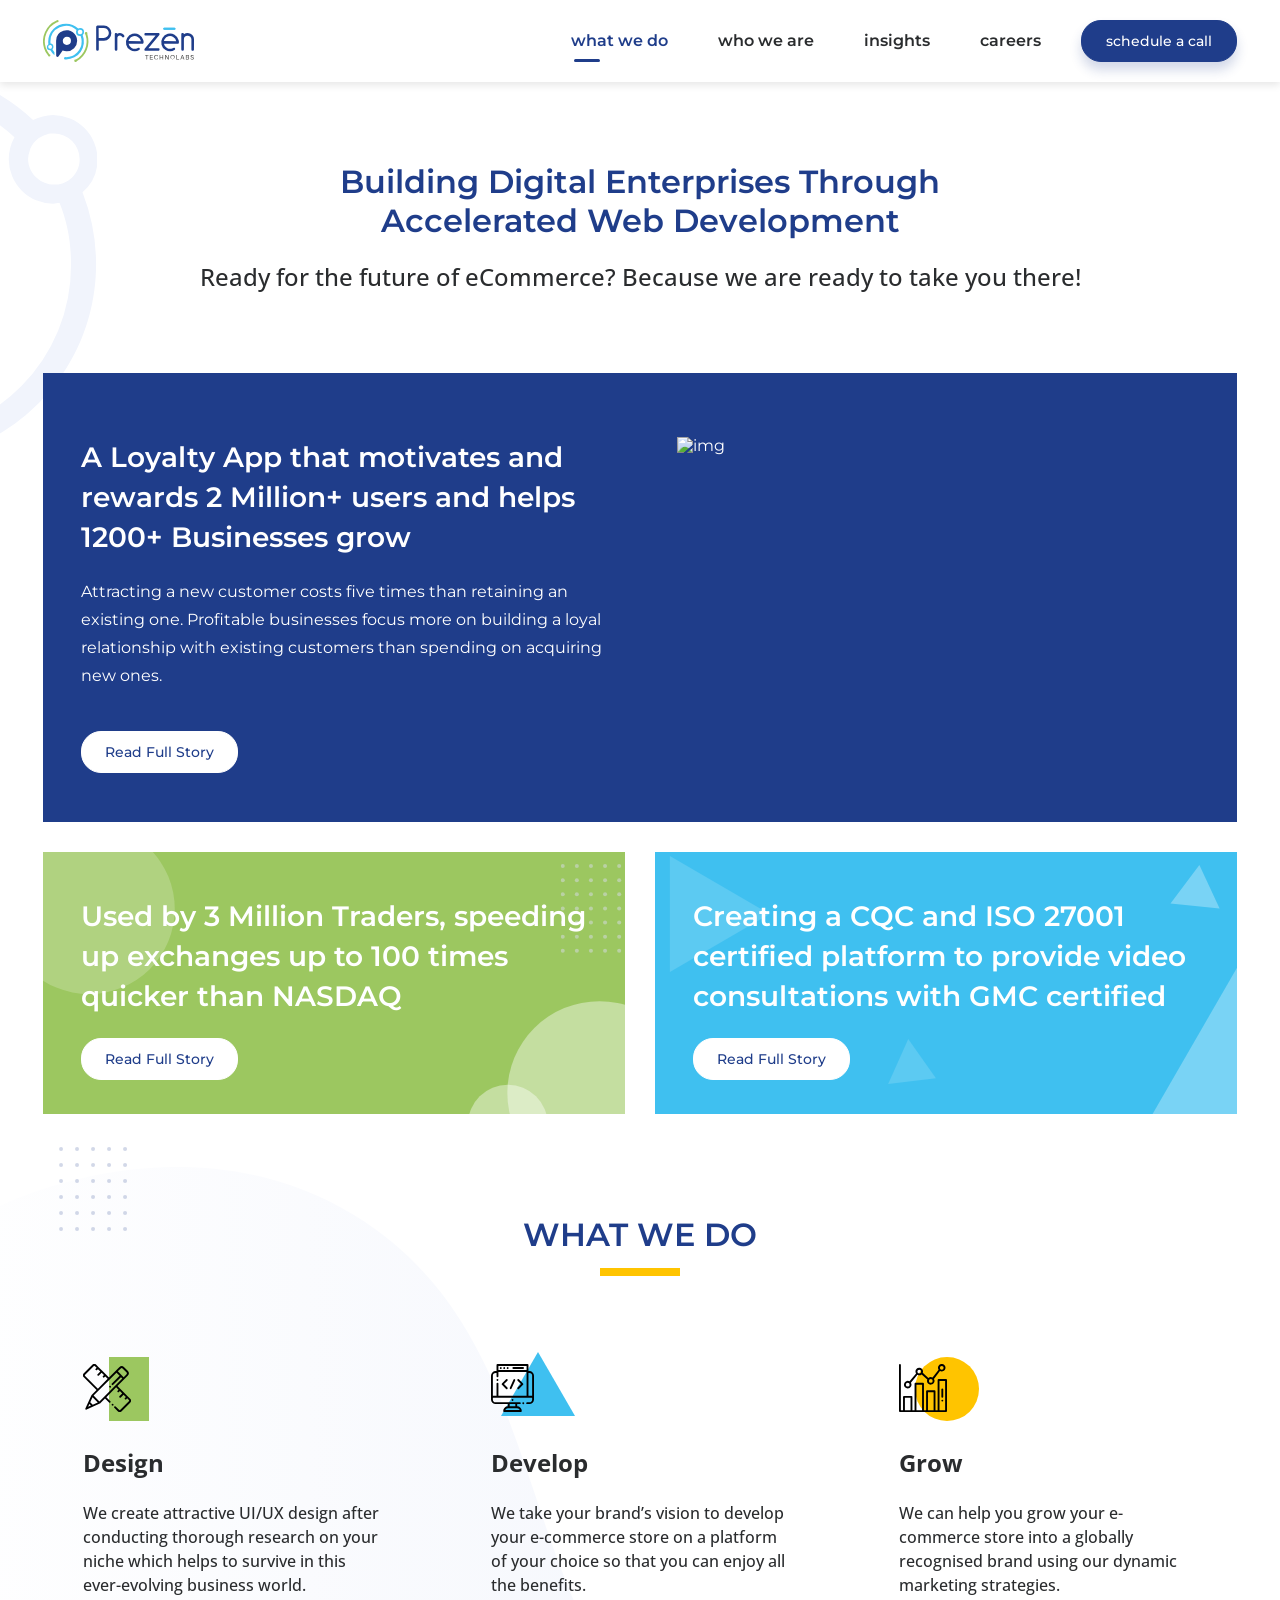
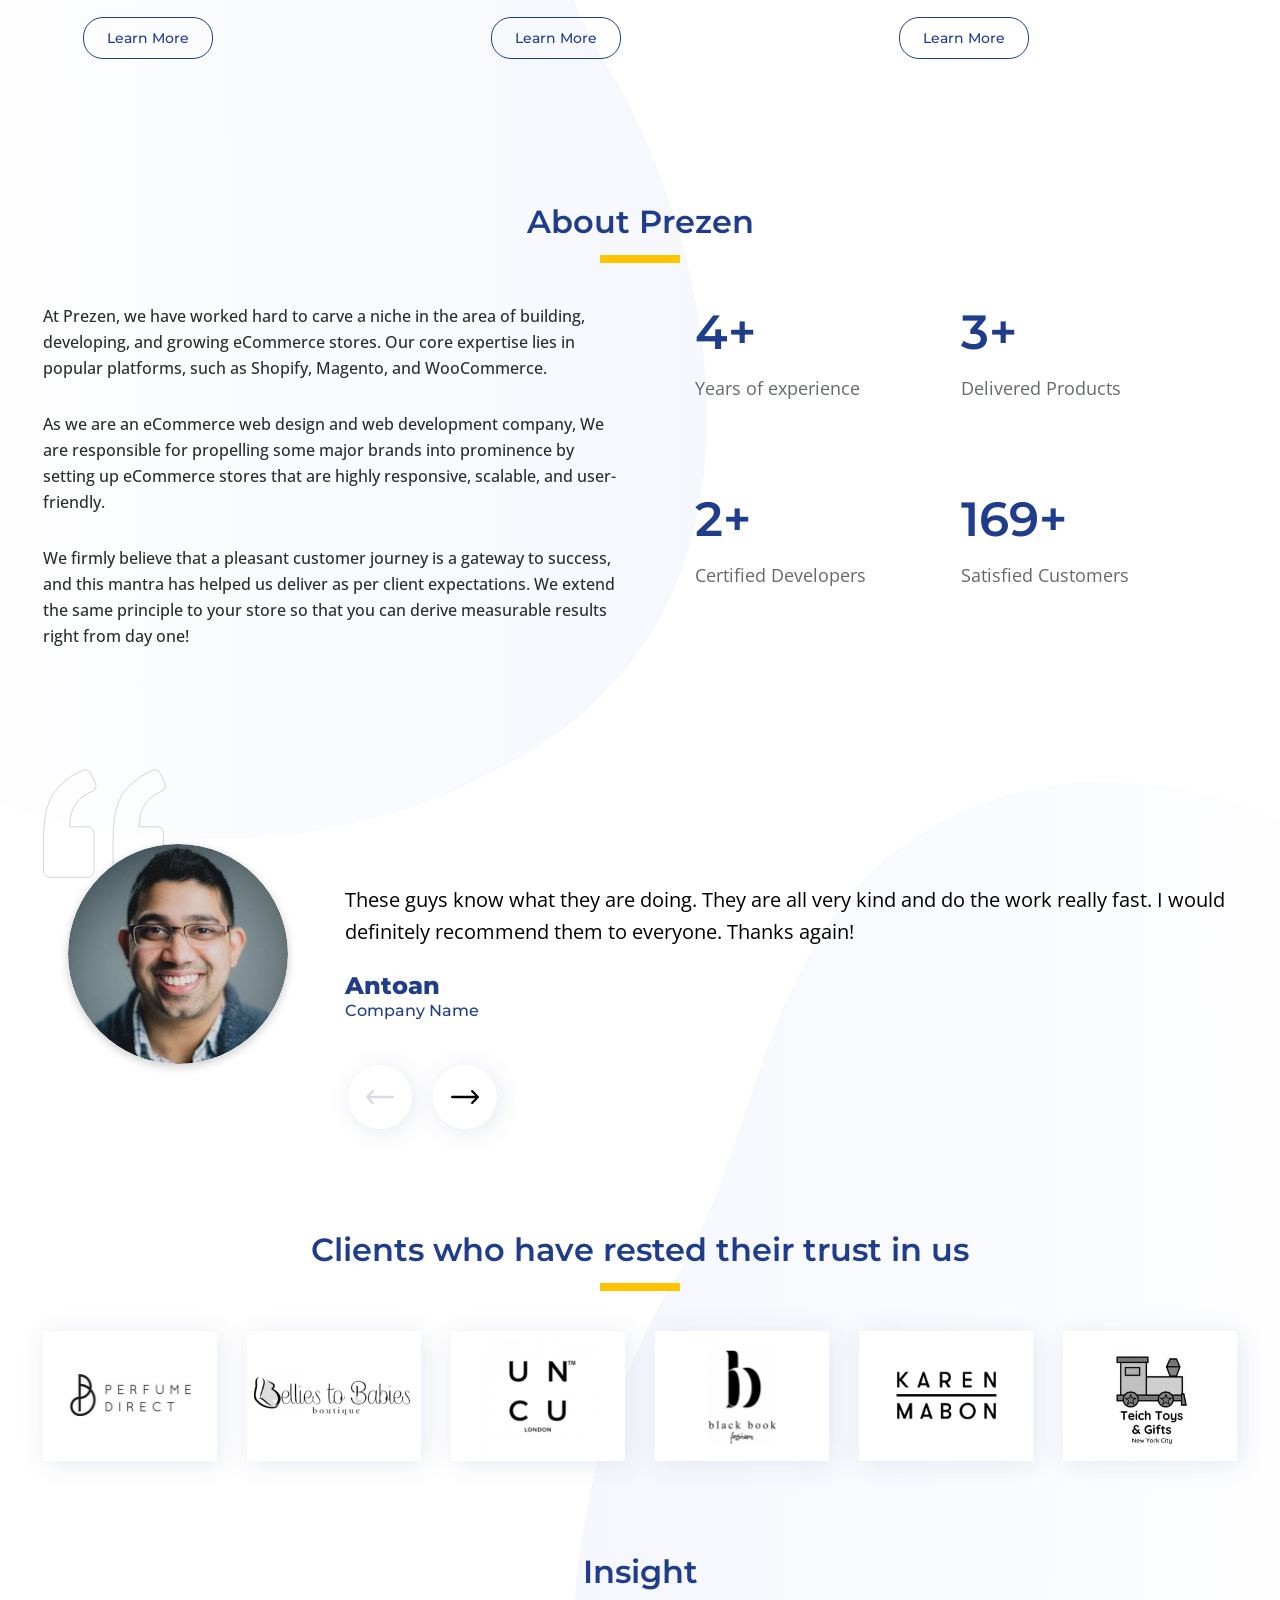
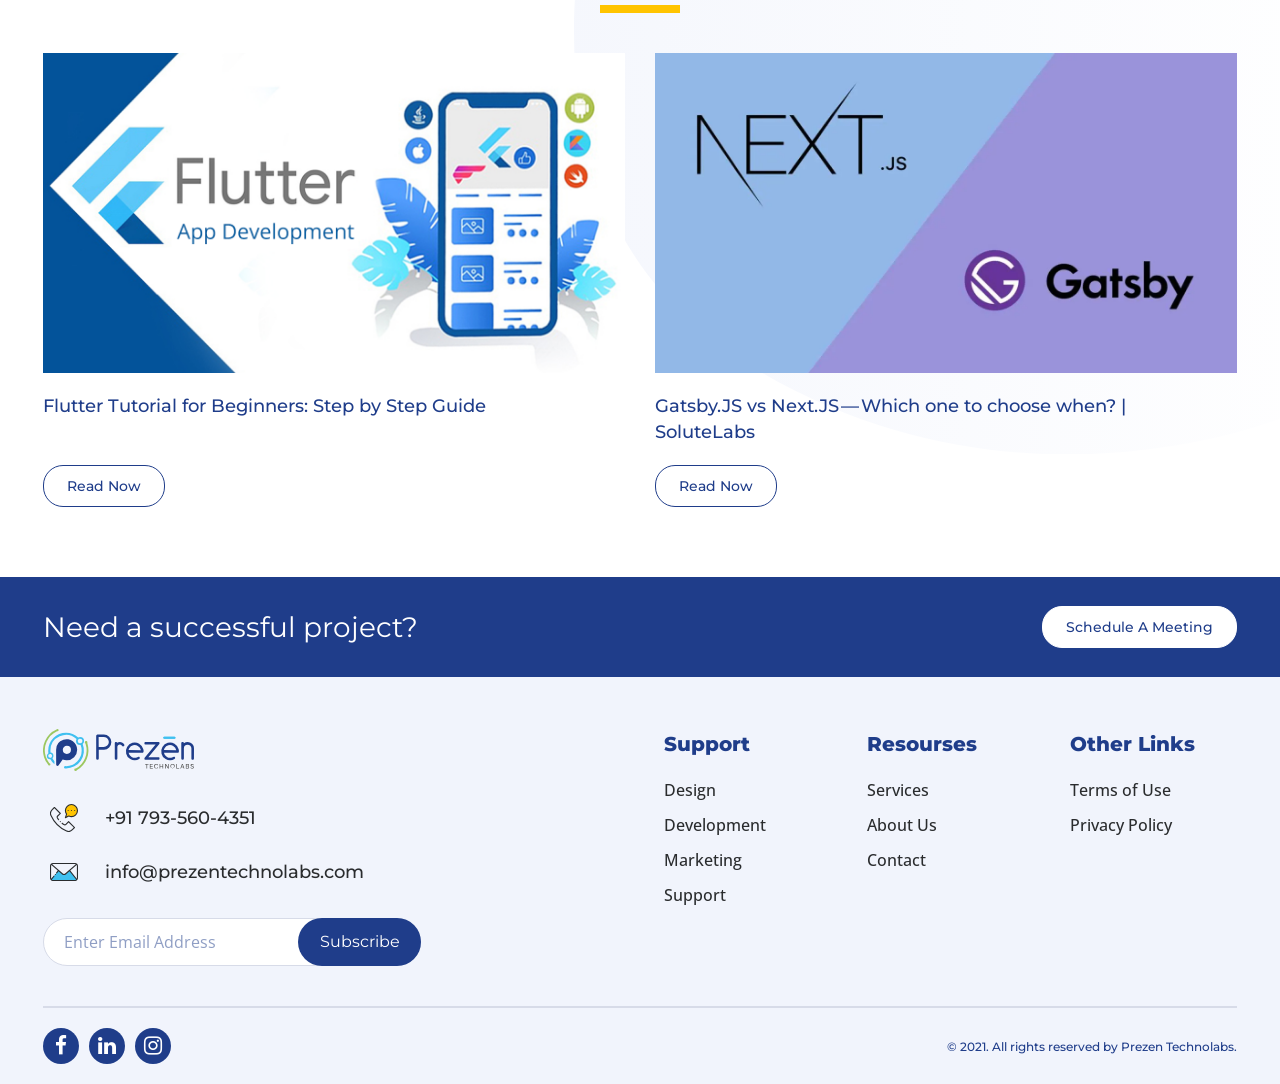
==== commit f69e024c: "update Changes" ====
--- a/index.html
+++ b/index.html
@@ -229,32 +229,32 @@
                 <div class="ourPartner_slider">
                     <div class="slide">
                         <div class="slide_box d-flex">
-                            <img src="images/clients_logo1.png">
-                        </div>
-                    </div>
-                    <div class="slide">
-                        <div class="slide_box d-flex">
-                            <img src="images/clients_logo2.png">
-                        </div>
-                    </div>
-                    <div class="slide">
-                        <div class="slide_box d-flex">
-                            <img src="images/clients_logo3.png">
-                        </div>
-                    </div>
-                    <div class="slide">
-                        <div class="slide_box d-flex">
-                            <img src="images/clients_logo4.png">
-                        </div>
-                    </div>
-                    <div class="slide">
-                        <div class="slide_box d-flex">
-                            <img src="images/clients_logo5.png">
-                        </div>
-                    </div>
-                    <div class="slide">
-                        <div class="slide_box d-flex">
-                            <img src="images/clients_logo6.png">
+                            <img src="images/clients_logo1.svg">
+                        </div>
+                    </div>
+                    <div class="slide">
+                        <div class="slide_box d-flex">
+                            <img src="images/clients_logo2.svg">
+                        </div>
+                    </div>
+                    <div class="slide">
+                        <div class="slide_box d-flex">
+                            <img src="images/clients_logo3.svg">
+                        </div>
+                    </div>
+                    <div class="slide">
+                        <div class="slide_box d-flex">
+                            <img src="images/clients_logo4.svg">
+                        </div>
+                    </div>
+                    <div class="slide">
+                        <div class="slide_box d-flex">
+                            <img src="images/clients_logo5.svg">
+                        </div>
+                    </div>
+                    <div class="slide">
+                        <div class="slide_box d-flex">
+                            <img src="images/clients_logo6.svg">
                         </div>
                     </div>
                 </div>
--- a/css/style.css
+++ b/css/style.css
@@ -34,7 +34,7 @@
 }
 
 ::-webkit-scrollbar {
-    width: 5px;
+    width: 0;
     height: 5px;
     background: #fff;
 }
@@ -150,6 +150,10 @@
     background-size: contain;
     background-repeat: no-repeat;
     cursor: pointer;
+}
+
+header .navbar-light .navbar-toggler.open .navbar-toggler-icon {
+    background-image: url(../images/close_icn.svg);
 }
 
 header .navbar-light .navbar-nav li.nav-item {
@@ -185,7 +189,7 @@
     line-height: 24px;
     text-decoration: none;
     transition: 0.3s linear;
-    font-weight: 500;
+    font-weight: 600;
 }
 
 header .navbar-light .navbar-nav li.nav-item:last-child {
@@ -244,15 +248,16 @@
 
 /** Home Banner Sec Design CSS **/
 
-.banner_Sec:before {
+.banner_Sec .container:before {
     position: absolute;
     content: "";
     top: -14.64px;
-    left: -150.54px;
-    width: 100%;
-    max-width: 411.04px;
+    left: -169.54px;
+    width: 239px;
+    max-width: 100%;
     height: 396px;
-    background-image: url(../images/home_bg_icn1.svg);
+    background-image: url(../images/home_bg_icn1New.svg);
+    z-index: -1;
 }
 
 .banner_topText_Sec {
@@ -282,6 +287,8 @@
     margin: 0;
     padding: 0;
     font-weight: normal;
+    font-weight: 500;
+    font-family: 'Open Sans', sans-serif;
 }
 
 .banner_storyList_Sec {
@@ -382,6 +389,7 @@
 .first_story_box .banner_storyBox_left .b_storyBox_left_content {
     padding-top: 0;
     padding-bottom: 49px;
+    padding-right: 34px;
 }
 
 .first_story_box .banner_largeBox_right {
@@ -555,7 +563,7 @@
     float: left;
     width: 100%;
     font-size: 16px;
-    font-weight: normal;
+    font-weight: 500;
     line-height: 24px;
     margin: 0;
     padding-bottom: 20px;
@@ -577,25 +585,67 @@
     font-weight: 500;
 }
 
+.weDo_col .weDo_col_wrapper:before {
+    position: absolute;
+    left: 50%;
+    top: -50%;
+    content: "";
+    width: 100%;
+    height: 100%;
+    transform: scale(0);
+    transition: 0.6s linear;
+    background-repeat: no-repeat;
+    background-size: cover;
+}
+
+.weDo_col .weDo_col_wrapper:hover:before {
+    transform: scale(1);
+}
+
 .design_col .weDo_col_wrapper:hover {
     background-color: #9CC760;
     box-shadow: 0px 5px 20px rgba(156, 199, 96, 0.5);
+    color: #ffffff;
+}
+
+.design_col .weDo_col_wrapper:hover:before {
     background-image: url(../images/design_box_bgimg.svg);
-    color: #ffffff;
+    left: 0;
+    top: 0;
 }
 
 .develop_col .weDo_col_wrapper:hover {
     background-color: #3FC0F0;
     box-shadow: 0px 5px 20px rgba(63, 192, 240, 0.5);
+    color: #ffffff;
+}
+
+.develop_col .weDo_col_wrapper:before {
+    left: 50%;
+    top: 50%;
+}
+
+.develop_col .weDo_col_wrapper:hover:before {
     background-image: url(../images/develop_box_bgimg.svg);
-    color: #ffffff;
+    left: 0;
+    top: 0;
 }
 
 .grow_col .weDo_col_wrapper:hover {
     background-color: #FFC400;
     box-shadow: 0px 5px 20px rgba(255, 196, 0, 0.5);
+    color: #ffffff;
+}
+
+.grow_col .weDo_col_wrapper:before {
+    left: 60%;
+    top: 0%;
+}
+
+.grow_col .weDo_col_wrapper:hover:before {
     background-image: url(../images/grow_box_bgimg.svg);
-    color: #ffffff;
+    left: 0;
+    top: 0;
 }
 
 .weDo_col_wrapper:hover .weDo_col_btn {
@@ -631,7 +681,7 @@
     float: left;
     width: 100%;
     font-size: 16px;
-    font-weight: normal;
+    font-weight: 500;
     margin: 0;
     padding-bottom: 30px;
     line-height: 26px;
@@ -643,7 +693,7 @@
     width: 100%;
     display: flex;
     flex-wrap: wrap;
-    padding: 0 40px;
+    padding: 0 10px 0 40px;
 }
 
 .about_col_right_wrapper .count_box {
@@ -721,7 +771,7 @@
     display: flex;
     align-items: center;
     flex-wrap: wrap;
-    padding: 25px;
+    padding: 25px 0 25px 25px;
 }
 
 .client_image {
@@ -738,7 +788,7 @@
 .testimonial_slider .slide_box .testimonial_content {
     width: calc(100% - 220px);
     float: left;
-    padding: 20px 20px 20px 57px;
+    padding: 20px 0 20px 57px;
 }
 
 .testimonial_slider .slide_box .testimonial_content p {
@@ -750,6 +800,7 @@
     line-height: 32px;
     margin: 0;
     padding-bottom: 25px;
+    font-family: 'Open Sans', sans-serif;
 }
 
 .testimonial_slider .slide_box .testimonial_content h3 {
@@ -789,6 +840,7 @@
     bottom: 0;
     left: 305px;
     border: 2px solid transparent;
+    z-index: 9;
 }
 
 .slick-arrow:hover {
@@ -803,6 +855,20 @@
 .slick-arrow.PrevArrow {
     background-image: url(../images/next_icn.svg);
     transform: rotate(180deg);
+}
+
+.PrevArrow.slick-disabled {
+    border: none;
+    background-image: url(../images/prev_icn_disabled.svg);
+    transform: rotate(0);
+    cursor: default;
+}
+
+.NextArrow.slick-disabled {
+    border: none;
+    background-image: url(../images/prev_icn_disabled.svg);
+    transform: rotate(180deg);
+    cursor: default;
 }
 
 
@@ -881,6 +947,9 @@
     float: left;
     width: 100%;
     padding-right: 10px;
+    padding-bottom: 42px;
+    position: relative;
+    min-height: 114px;
 }
 
 .insight_Col .insight_Col_content p {
@@ -890,8 +959,19 @@
     font-size: 18px;
     font-weight: 500;
     line-height: 26px;
-    margin: 0;
-    padding-bottom: 20px;
+    margin-bottom: 20px;
+    margin-top: 0;
+    display: -webkit-box;
+    -webkit-line-clamp: 2;
+    -webkit-box-orient: vertical;
+    overflow: hidden;
+    height: 52px;
+}
+
+.insight_Col .insight_Col_content .border_btn {
+    position: absolute;
+    left: 0;
+    bottom: 0;
 }
 
 .border_btn {
@@ -1094,9 +1174,9 @@
     text-decoration: none;
     font-size: 16px;
     line-height: 28px;
-    font-weight: normal;
+    font-weight: 500;
     transition: 0.3s linear;
-    font-family: 'Open Sans';
+    font-family: 'Open Sans', sans-serif;
 }
 
 .footer_section .foote_col .footer_navigation li a:hover {
@@ -1144,12 +1224,14 @@
     color: #1F3D8A;
     font-size: 12px;
     line-height: 23px;
-    font-weight: normal;
+    font-weight: 500;
     display: flex;
     flex-wrap: wrap;
 }
 
-.footer_section .footer_bottom .footer_bottom_right {}
+.footer_section .footer_bottom .footer_bottom_right {
+    color: #1F3D8A;
+}
 
 .footer_section .footer_bottom .footer_bottom_left a {
     font-weight: bold;
--- a/css/responsive_style.css
+++ b/css/responsive_style.css
@@ -24,8 +24,11 @@
         padding: 0px 9.5px;
     }
     header .navbar-light .navbar-nav li.nav-item .nav-link {
-        font-size: 14px;
-        line-height: 21px;
+        font-size: 15px;
+    }
+    header .navbar-light .navbar-nav li.nav-item.active .nav-link {
+        font-weight: bold;
+        border-bottom: 1px solid rgb(31, 61, 138);
     }
     /** HOME PAGE **/
     .banner_topText_Sec {
@@ -182,6 +185,9 @@
 }
 
 @media (max-width: 767px) {
+    header {
+        height: 62px;
+    }
     .first_story_box .banner_largeBox_right img {
         max-width: 300px;
     }
@@ -309,10 +315,19 @@
         padding: 0;
         width: 100%;
     }
+    .insight_Col .insight_Col_content {
+        padding: 0;
+    }
     .insight_Col .insight_Col_content p {
         font-size: 15px;
         line-height: 22px;
         padding-bottom: 15px;
+        height: auto;
+        margin: 0;
+    }
+    .insight_Col .insight_Col_content .border_btn {
+        position: relative;
+        bottom: auto;
     }
     .scheduleMeeting_section .sm_wrapper {
         flex-direction: column;
@@ -321,29 +336,42 @@
     .scheduleMeeting_section .sm_wrapper h3 {
         padding-bottom: 15px;
     }
+    .footer_section .foote_col:first-child {
+        max-width: 100% !important;
+        padding: 0 !important;
+        margin-bottom: 20px;
+    }
+    .footer_section .foote_col,
+    .footer_section .foote_col:last-child {
+        max-width: 33.33%;
+        margin-bottom: 20px;
+        padding-right: 20px;
+    }
+    .footer_section .footer_bottom {
+        flex-direction: column;
+        justify-content: center;
+    }
+    .footer_section .footer_bottom .footer_bottom_left {
+        margin-bottom: 10px;
+    }
+    .footer_section .foote_col.contactUs_col .footer_navigation li a {
+        font-size: 15px;
+    }
+    .footer_section .foote_col.contactUs_col .footer_navigation li {
+        padding-left: 50px;
+        background-size: 24px;
+    }
+}
+
+@media (max-width: 600px) {
+    .first_story_box .banner_largeBox_right img {
+        max-width: 200px;
+    }
+    .ourPartner_slider .slide {
+        width: calc(100%/2 - 15px);
+    }
     .footer_section .foote_col {
         max-width: 100% !important;
         padding: 0 !important;
-        margin-bottom: 20px;
-    }
-    .footer_section .footer_bottom {
-        flex-direction: column;
-        justify-content: center;
-    }
-    .footer_section .footer_bottom .footer_bottom_left {
-        margin-bottom: 10px;
-    }
-    .footer_section .foote_col.contactUs_col .footer_navigation li a {
-        font-size: 15px;
-    }
-    .footer_section .foote_col.contactUs_col .footer_navigation li {
-        padding-left: 50px;
-        background-size: 24px;
-    }
-}
-
-@media (max-width: 575px) {
-    .first_story_box .banner_largeBox_right img {
-        max-width: 200px;
     }
 }
